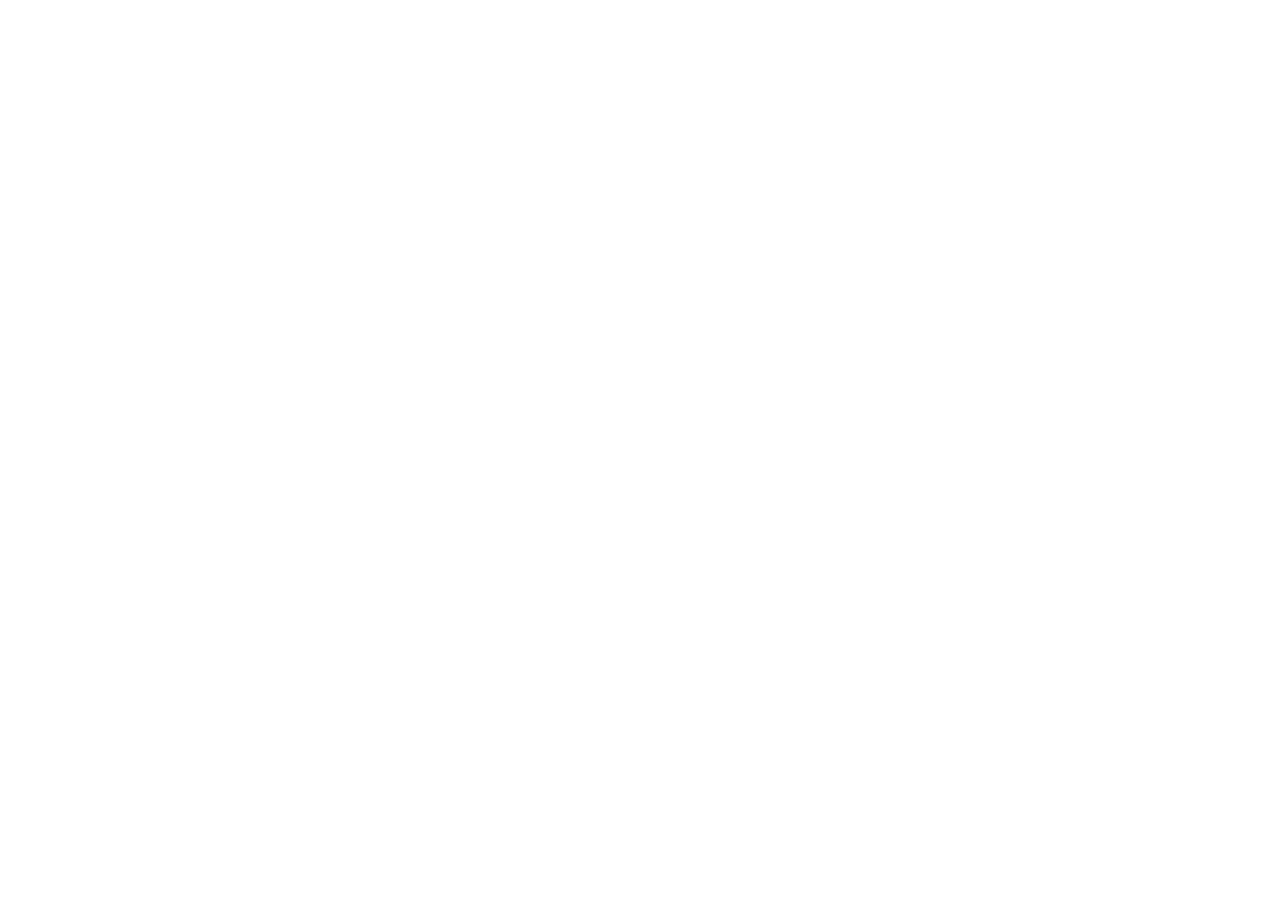
==== index.html @ cbdd97aa "Initial commit" ====
<!DOCTYPE html>
<html lang="ru">
  <head>
    <meta charset="UTF-8" />
    <meta http-equiv="X-UA-Compatible" content="IE=edge" />
    <meta name="viewport" content="width=device-width, initial-scale=1.0" />
    <title>Оно тебе надо — аукцион вещей, в которые никто не верил</title>
  </head>
  <body></body>
</html>
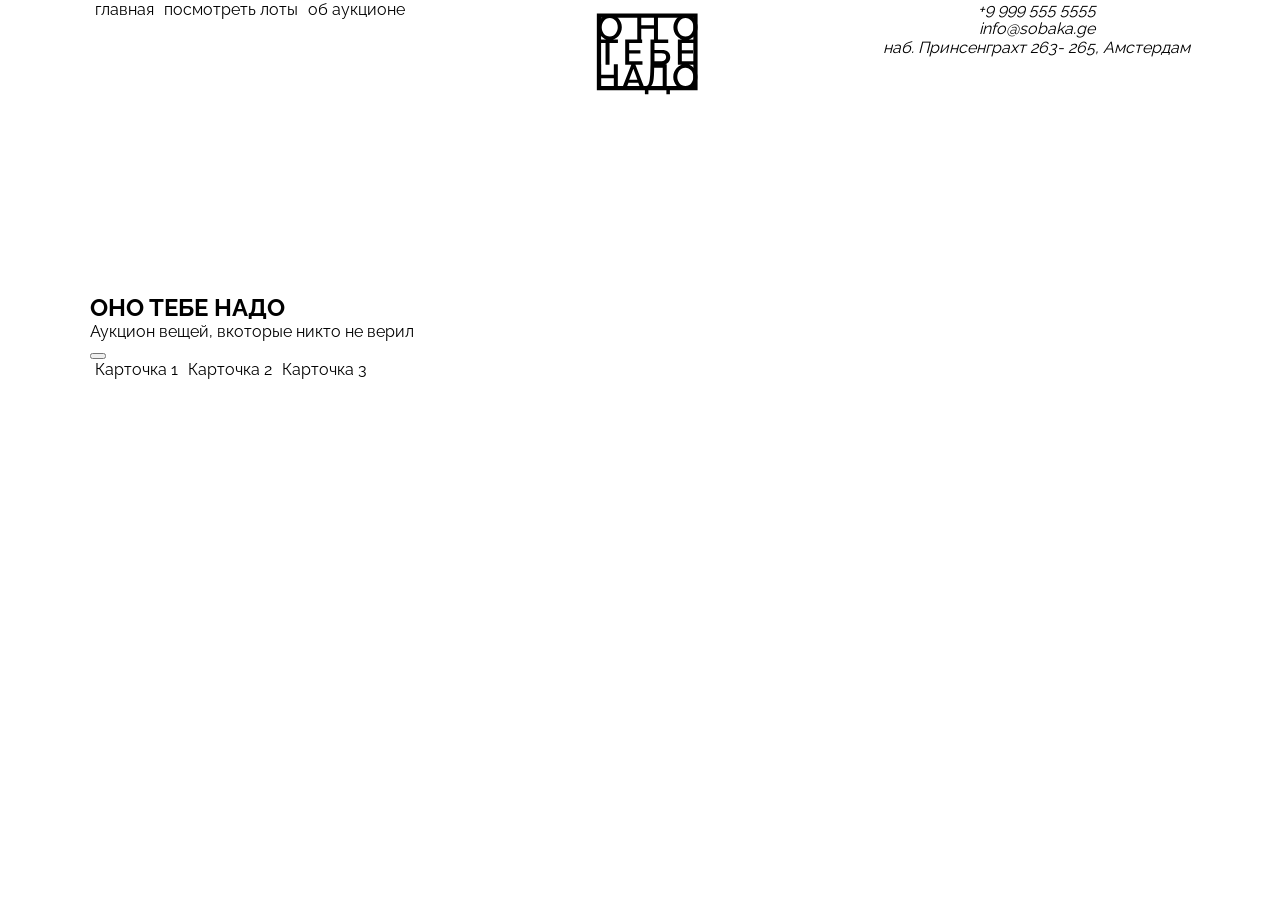
==== commit 94acae18: "Работа со структурой" ====
--- a/index.html
+++ b/index.html
@@ -4,7 +4,54 @@
     <meta charset="UTF-8" />
     <meta http-equiv="X-UA-Compatible" content="IE=edge" />
     <meta name="viewport" content="width=device-width, initial-scale=1.0" />
+    <link rel="stylesheet" href="/fonts/fonts.css">
+    <link rel="stylesheet" href="/styles/global.css">
+    <link rel="stylesheet" href="/styles/style.css">
     <title>Оно тебе надо — аукцион вещей, в которые никто не верил</title>
   </head>
-  <body></body>
+  <body>
+    <header class="header">
+      <nav class="nav">
+        <ul>
+          <li>главная</li>
+          <li>посмотреть лоты</li>
+          <li>об аукционе</li>          
+        </ul>
+      </nav>
+      <img src="/images/logo-black.svg" alt="Логотип сайта">
+      <address class="contacts">
+        <span>+9 999 555 5555</span>
+        <span>info@sobaka.ge</span>
+        <span>наб. Принсенграхт 263- 265, Амстердам</span>
+      </address>
+    </header>
+
+    <main>
+      <section class="cover">
+        <h1>
+          ОНО ТЕБЕ НАДО
+        </h1>
+        <div class="description">
+          <div>Аукцион вещей, вкоторые никто не верил</div>
+          <button>
+        </div>
+      </section>
+      
+      <section class="lots">
+        <h1></h1>
+        <ul>
+          <li>Карточка 1</li>
+          <li>Карточка 2</li>
+          <li>Карточка 3</li>
+        </ul>
+      </section>
+
+      <section class="about">
+        <div></div>
+        <div></div>
+      </section>
+    </main>
+
+    <footer></footer>
+  </body>
 </html>
--- a/fonts/fonts.css
+++ b/fonts/fonts.css
@@ -0,0 +1,17 @@
+@font-face {
+  font-family: Raleway;
+  src:
+    url(./Raleway-Regular.woff2) format('woff2'),
+    url(./Raleway-Regular.woff) format('woff');
+  font-weight: normal;
+  font-display: swap;
+}
+
+@font-face {
+  font-family: Raleway;
+  src:
+    url(./Raleway-Bold.woff2) format('woff2'),
+    url(./Raleway-Bold.woff) format('woff');
+  font-weight: bold;
+  font-display: swap;
+}
--- a/styles/global.css
+++ b/styles/global.css
@@ -0,0 +1,38 @@
+*,
+*::before,
+*::after {
+  box-sizing: border-box;
+}
+
+body {
+  width: 1100px;
+  margin: 0 auto;
+  font-family: Raleway, sans-serif;
+}
+
+h1,
+h2,
+h3,
+h4,
+h5,
+h6,
+p,
+ul,
+ol,
+li,
+blockquote {
+  margin: 0;
+  padding: 0;
+}
+
+a {
+  color: inherit;
+}
+
+img {
+  width: 100%;
+}
+
+button {
+  font: inherit;
+}
--- a/styles/style.css
+++ b/styles/style.css
@@ -0,0 +1,30 @@
+.header {
+  display: flex;
+  flex-direction: row;
+  justify-content: space-between;
+  height: 293px;
+}
+
+ul {
+  display: flex;
+  align-items: center;
+}
+
+li {
+  list-style-type: none;
+  margin: 0 5px;
+
+}
+
+.header img {
+  height: 108px;
+  width: 105px;
+}
+
+.contacts {
+  display: flex;
+  flex-direction: column;
+  align-items: center;
+  df
+}
+
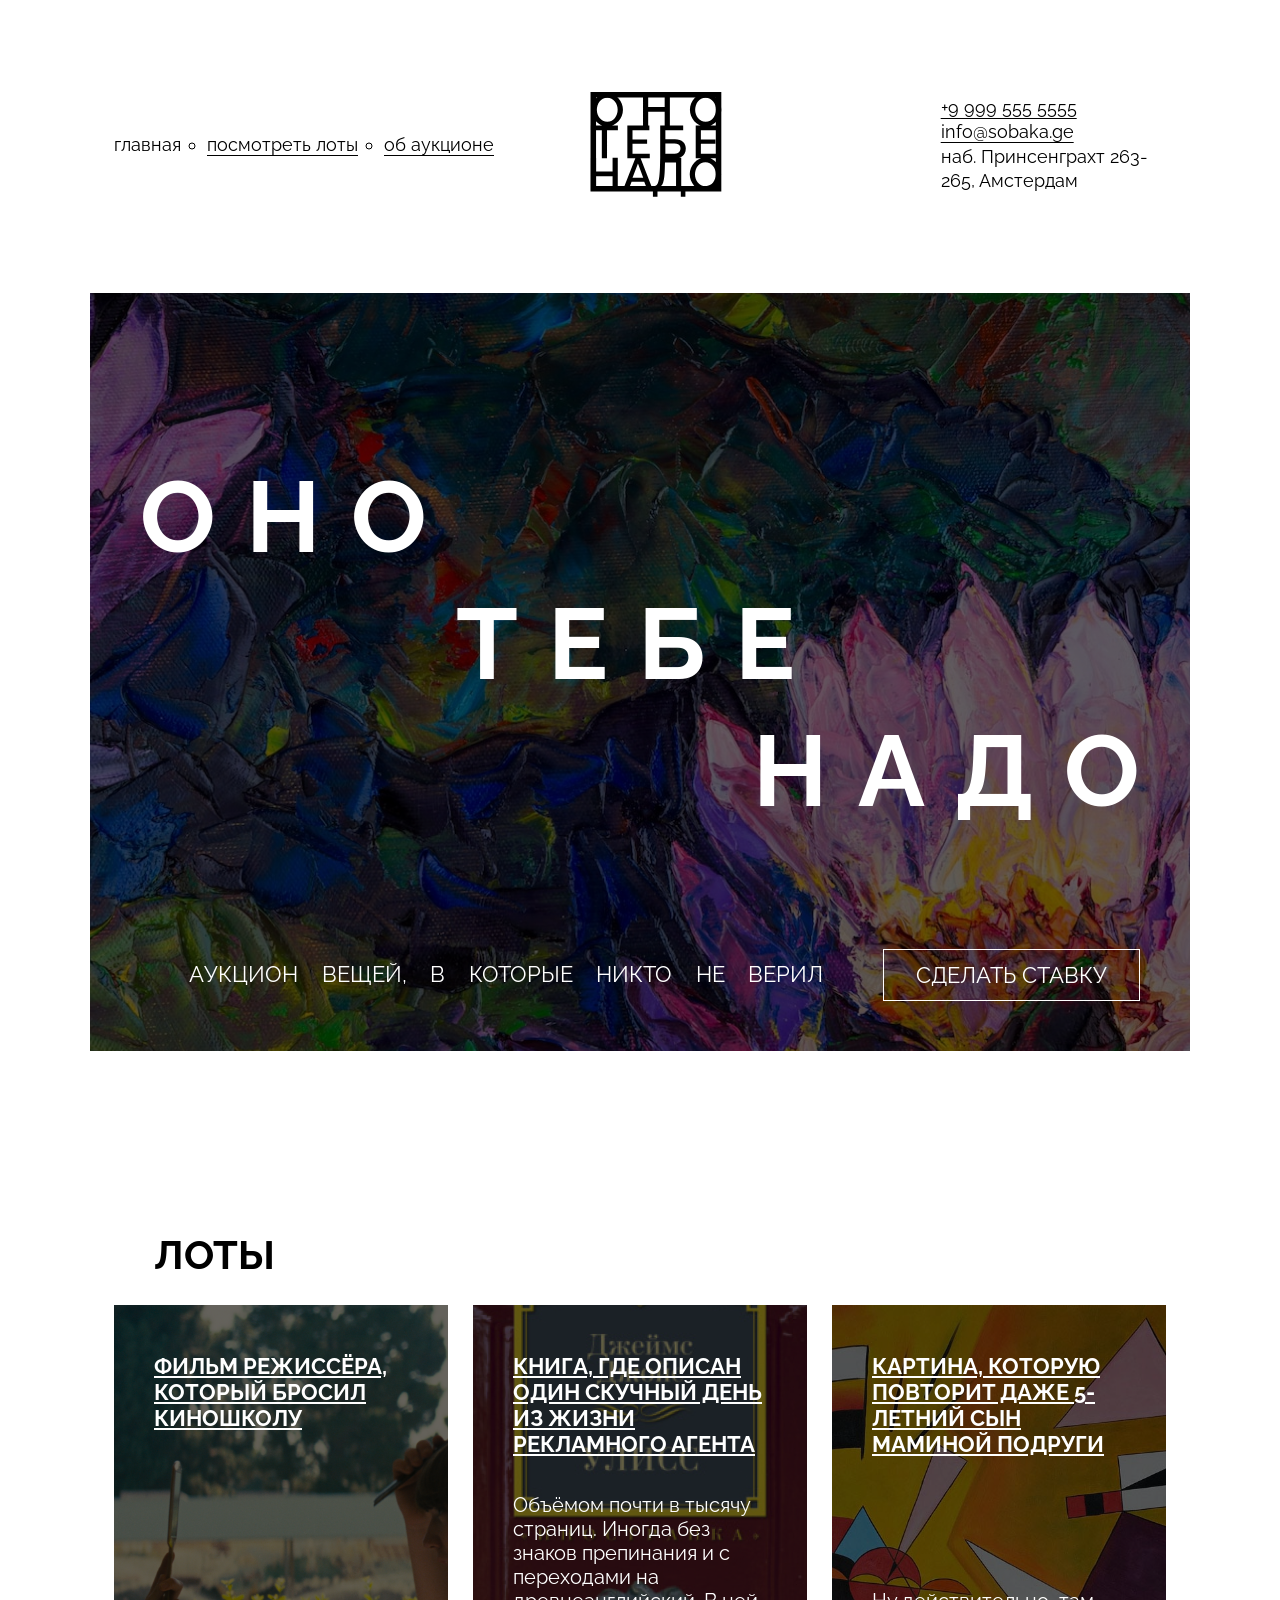
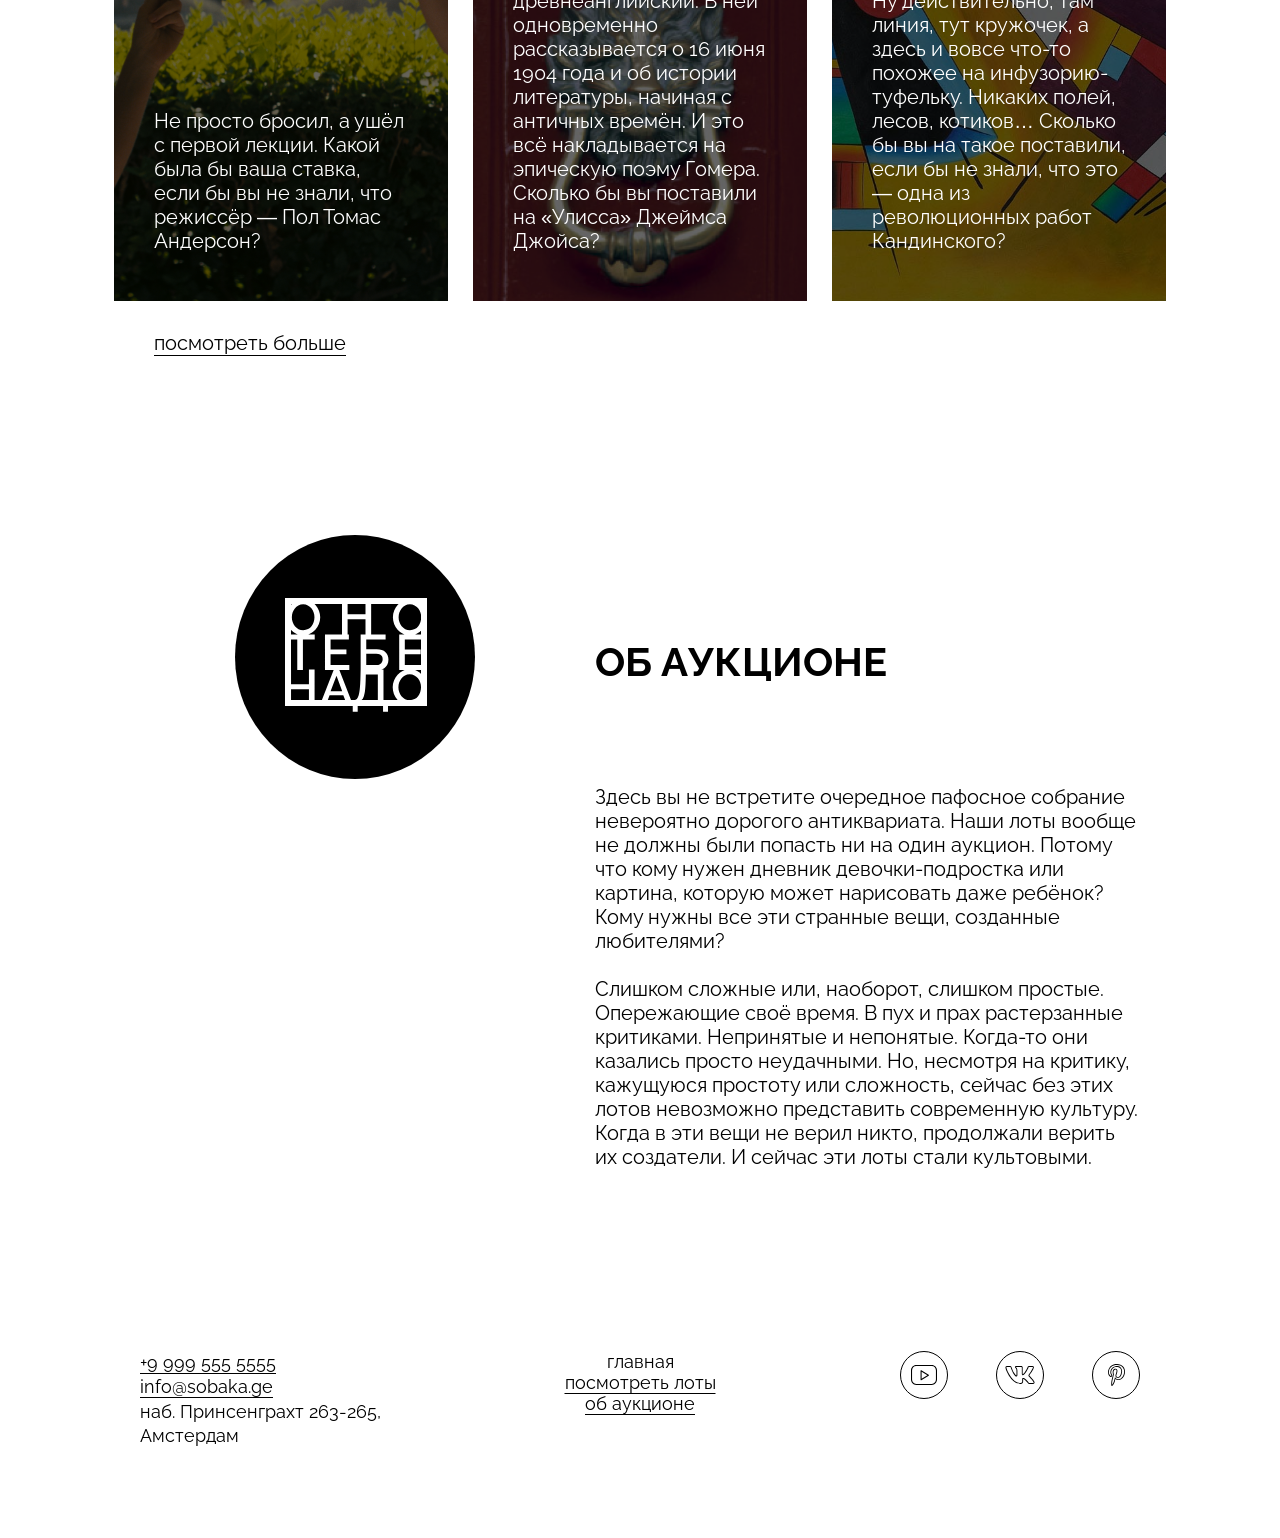
==== commit a3366796: "Создание базовой структуры (2)" ====
--- a/index.html
+++ b/index.html
@@ -4,54 +4,190 @@
     <meta charset="UTF-8" />
     <meta http-equiv="X-UA-Compatible" content="IE=edge" />
     <meta name="viewport" content="width=device-width, initial-scale=1.0" />
-    <link rel="stylesheet" href="/fonts/fonts.css">
-    <link rel="stylesheet" href="/styles/global.css">
-    <link rel="stylesheet" href="/styles/style.css">
+    <link rel="stylesheet" href="./fonts/fonts.css">
+    <link rel="stylesheet" href="./styles/global.css">
+    <link rel="stylesheet" href="./styles/style.css">
     <title>Оно тебе надо — аукцион вещей, в которые никто не верил</title>
   </head>
+
   <body>
+    <!-- ШАПКА -->
     <header class="header">
-      <nav class="nav">
-        <ul>
-          <li>главная</li>
-          <li>посмотреть лоты</li>
-          <li>об аукционе</li>          
+
+
+
+      <nav class="header_menu">
+        <ul class="header_links_list">
+          <li class="header_links_list_item no_bullit">
+            <a href="0#" class="header_link link_active">главная</a>
+          </li>
+          <li class="header_links_list_item">
+            <a href="0#" class="header_link">посмотреть лоты</a>
+          </li>
+          <li class="header_links_list_item">
+            <a href="0#" class="header_link">об аукционе</a>
+          </li>
         </ul>
       </nav>
-      <img src="/images/logo-black.svg" alt="Логотип сайта">
-      <address class="contacts">
-        <span>+9 999 555 5555</span>
-        <span>info@sobaka.ge</span>
-        <span>наб. Принсенграхт 263- 265, Амстердам</span>
+      <a href="0#" class="header_logo">
+        <img src="./images/logo-black.svg" alt="Логотип сайта «Оно тебе надо»" class="header_logo_image">
+      </a>
+      <address class="address header_address">
+        <a href="tel:+99995555555">+9 999 555 5555</a>
+        <a href="mailto:info@sobaka.ge">info@sobaka.ge</a>
+        <p>наб. Принсенграхт 263-265, Амстердам</p>
       </address>
     </header>
+  
+    
 
     <main>
+      <!-- ГЛАВНАЯ -->
       <section class="cover">
-        <h1>
-          ОНО ТЕБЕ НАДО
-        </h1>
-        <div class="description">
-          <div>Аукцион вещей, вкоторые никто не верил</div>
-          <button>
+        <div class="overlay">
+          <h1 class="cover_title">
+            <span class="aligned_text alidning_left">О<span class="letter_spacing">н</span>о</span>
+            <span class="aligned_text alidning_center">те<span class="letter_spacing">б</span>е</span>
+            <span class="aligned_text alidning_right"><span class="letter_spacing">н</span>ад<span class="no_spacing">о</span>
+            </span>
+          </h1>
+          <div class="cover_description">
+            <p class="cover_description_text">
+              Аукцион вещей, в которые никто не верил
+            </p>
+            <button class="bid_button">
+              Cделать ставку
+            </button>
+          </div>
         </div>
       </section>
-      
+  
+
+
+      <!-- ЛОТЫ -->
       <section class="lots">
-        <h1></h1>
-        <ul>
-          <li>Карточка 1</li>
-          <li>Карточка 2</li>
-          <li>Карточка 3</li>
+        <h2 class="lots_heading">
+          Лоты
+        </h2>
+
+        <ul class="lots_card_list">
+          <li class="lots_card_list_item">
+            <a href="0#" class="card_link">
+              <article class="card card_film">
+                <div class="overlay">
+                  <h3 class="card_title">
+                    Фильм режиссёра, который бросил киношколу
+                  </h3>
+                  <p class="card_text">
+                    Не просто бросил, а ушёл с первой лекции. Какой была бы ваша ставка,
+                    если бы вы не знали, что режиссёр — Пол Томас Андерсон?
+                  </p>
+                </div>
+              </article>
+            </a>
+          </li>
+          <li class="lots_card_list_item">
+            <a href="0#" class="card_link">
+              <article class="card card_book">
+                <div class="overlay">
+                  <h3 class="card_title">
+                    Книга, где описан один скучный день из жизни рекламного агента
+                  </h3>
+                  <p class="card_text">
+                    Объёмом почти в тысячу страниц. Иногда без знаков препинания и с переходами
+                    на древнеанглийский. В ней одновременно рассказывается о 16 июня 1904 года и об истории литературы,
+                    начиная с античных времён. И это всё накладывается на эпическую поэму Гомера.
+                    Сколько бы вы поставили на «Улисса» Джеймса Джойса?
+                  </p>
+                </div>
+              </article>
+            </a>
+          </li>
+          <li class="lots_card_list_item">
+            <a href="0#" class="card_link">
+              <article class="card card_picture">
+                <div class="overlay">
+                  <h3 class="card_title">
+                    Картина, которую повторит даже 5-летний сын маминой подруги
+                  </h3>
+                  <p class="card_text">
+                    Ну действительно, там линия, тут кружочек, а здесь и вовсе что-то похожее
+                    на инфузорию-туфельку. Никаких полей, лесов, котиков… Сколько бы вы на такое поставили,
+                    если бы не знали, что это — одна из революционных работ Кандинского?
+                  </p>
+                </div>
+              </article>
+            </a>
+          </li>
         </ul>
+        <a href="0#" class="lots_more">Посмотреть больше</a>
       </section>
+  
 
+
+      <!-- ОБ АУКЦИОНЕ -->
       <section class="about">
-        <div></div>
-        <div></div>
+        <div class="about_column">
+          <div class="about_logo">
+            <img src="./images/logo-white.svg" alt="Логотип сайта «Оно тебе надо»" class="about_logo_image">
+          </div>
+        </div>
+        <div class="about_column">
+          <h2 class="about_title">Об аукционе</h2>
+          <div class="about_text">
+            <p>
+              Здесь вы не встретите очередное пафосное собрание невероятно дорогого антиквариата. Наши лоты вообще не должны были попасть ни на один аукцион. Потому что кому нужен дневник девочки-подростка или картина, которую может нарисовать даже ребёнок? Кому нужны все эти странные вещи, созданные любителями?
+            </p>
+            <p>
+              Слишком сложные или, наоборот, слишком простые. Опережающие своё время. В пух и прах растерзанные критиками. Непринятые и непонятые. Когда-то они казались просто неудачными. Но, несмотря на критику, кажущуюся простоту или сложность, сейчас без этих лотов невозможно представить современную культуру. Когда в эти вещи не верил никто, продолжали верить их создатели. И сейчас эти лоты стали культовыми.
+            </p>
+          </div>
+        </div>
       </section>
     </main>
+  
 
-    <footer></footer>
+
+    <!-- ПОДВАЛ -->
+    <footer class="footer">
+      <address class="address footer_address">
+        <a href="tel:+99995555555">+9 999 555 5555</a>
+        <a href="mailto:info@sobaka.ge">info@sobaka.ge</a>
+        <p>наб. Принсенграхт 263-265, Амстердам</p>
+      </address>
+      <nav class="footer_menu">
+        <ul class="footer_menu_list">
+          <li class="footer_menu_list_item">
+            <a href="0#" class="footer_menu_link footer_menu_link_active">главная</a>
+          </li>
+          <li class="footer_links_list_item">
+            <a href="0#" class="footer_menu_link">посмотреть лоты</a>
+          </li>
+          <li class="footer_links_list_item">
+            <a href="0#" class="footer_menu_link">об аукционе</a>
+          </li>
+        </ul>
+      </nav>
+      <ul class="footer_social_list">
+        <li class="footer_social_list_item">
+          <a href="0#" target="_blank" class="footer_social_link">
+            <img src="./images/yt.svg" alt="Youtube" class="footer_social_icon">
+          </a>
+        </li>
+        <li class="footer_social_list_item">
+          <a href="0#" target="_blank" class="footer_social_icon">
+            <img src="./images/vk.svg" alt="Вконтакте" class="footer_social_icon">
+          </a>
+        </li>
+        <li class="footer_social_list_item">
+          <a href="0#" target="_blank" class="footer_social_link">
+            <img src="./images/pinterest.svg" alt="Pinterest" class="footer_social_icon">
+          </a>
+        </li>
+      </ul>
+    </footer>
+
+
+
   </body>
 </html>
--- a/styles/style.css
+++ b/styles/style.css
@@ -1,30 +1,323 @@
+/* === Шапка === */
 .header {
   display: flex;
-  flex-direction: row;
+  flex-wrap: wrap;
   justify-content: space-between;
-  height: 293px;
-}
-
-ul {
-  display: flex;
   align-items: center;
-}
-
-li {
-  list-style-type: none;
-  margin: 0 5px;
-
-}
-
-.header img {
-  height: 108px;
-  width: 105px;
-}
-
-.contacts {
+  font-size: 18px;
+  font-weight: 400;
+  padding: 92px 24px 96px;
+}
+
+.header_menu {
+  flex: 0 0 auto;
+  /* width: 33.3%; */
+}
+
+.header_link {
+  text-underline-position: under;
+}
+
+.header_links_list {
+  display: flex;
+  gap: 26px;
+}
+
+.header_links_list_item {
+  border-bottom: black;
+  list-style: circle;
+}
+
+.no_bullit {
+  list-style: none;
+}
+
+.link_active {
+  text-decoration: none;
+}
+
+.header_logo {
+  flex: 0 0 auto;
+  width: 148px;
+  height: 105px;
+}
+
+.header_logo_image {
+  width: inherit;
+  height: inherit;
+}
+
+.header_address {
+  padding-left: 125px;
+}
+
+
+
+/* === Адрес === */
+.address {
+  flex: 0 0 auto;
+  width: 33.3%;
+  line-height: 135%;
+  font-style: normal;
+  text-underline-position: under;
+}
+
+
+
+/* === Обложка === */
+.cover {
+  background: url("../images/cover.jpg") center/cover;
+  color: #fff;
+}
+
+.cover_title {
+  font-size: 100px;
+  font-weight: 700;
+  letter-spacing: 0.3em;
+  text-transform: uppercase;
   display: flex;
   flex-direction: column;
+  gap: 10px;
+}
+
+.cover_description {
+  margin-top: 120px;
+  display: flex;
+  justify-content: end;
   align-items: center;
-  df
-}
-
+}
+
+.cover_description_text {
+  font-size: 22px;
+  font-weight: 400;
+  line-height: 127.273%;
+  text-align: end;
+  word-spacing: 17.5px;
+  text-transform: uppercase;
+  margin-right: 6%;
+}
+
+.overlay {
+  height: inherit;
+  padding: 165px 50px 50px;
+  background-color: rgba(0, 0, 0, 0.6);
+}
+
+/* Выравнивание */
+.alidning_left {
+  text-align: left;
+}
+
+.alidning_center {
+  width: 100%;
+  max-width: 1310px;
+  text-align: center;
+}
+
+.alidning_right {
+  text-align: right;
+}
+
+.letter_spacing{
+  letter-spacing: 30%;
+}
+
+.no_spacing {
+  letter-spacing: 0;
+}
+
+/* Кнопка */
+.bid_button {
+  font-size: 22px;
+  font-weight: 400;
+  text-transform: uppercase;
+  background: none;
+  border: 1px solid white;
+  border-radius: 0;
+  color: white;
+  padding: 12px 32px;
+}
+
+
+
+/* === Лоты === */
+.lots {
+  padding: 180px 24px;
+}
+
+.lots_heading {
+  font-size: 40px;
+  font-weight: 700;
+  margin: 0 0 27px 40px;
+  text-transform: uppercase;
+}
+
+.lots_card_list {
+  display: flex;
+  flex-wrap: nowrap;
+  width: 334px;
+  gap: 25px;
+  list-style: none;
+  margin-bottom: 30px;
+}
+
+.lots_card_list_item {
+  flex: 1 0 0%;
+  min-height: 596px;
+  min-width: 334px;
+}
+
+.lots_card_list_item:first-child {
+  width: 33.3%;
+}
+
+.lots_card_list_item:last-child {
+  width: 33.3%;
+}
+
+.lots_more {
+  text-decoration: none;
+  text-transform: lowercase;
+  margin-left: 40px;
+  font-size: 20px;
+  font-weight: 400;
+  border-bottom: 1px solid #000;
+}
+
+
+
+/* === Карточки === */
+.card {
+  height: inherit;
+  color: white;
+}
+
+.card_film {
+  background: url(../images/card-lot-01.jpg);
+  background-position: center;
+  background-size: cover;
+}
+
+.card_book {
+  background: url(../images/card-lot-02.jpg);
+  background-position: center;
+  background-size: cover;
+}
+
+.card_picture {
+  background: url(../images/card-lot-03.jpg);
+  background-position: center;
+  background-size: cover;
+}
+
+.card_link {
+  height: 100%;
+  text-decoration: none;
+}
+
+.card .overlay {
+  display: flex;
+  flex-direction: column;
+  justify-content: space-between;
+  padding: 48px 40px;
+}
+
+.card_title {
+  font-size: 22px;
+  font-weight: 700;
+  text-transform: uppercase;
+  text-decoration: underline;
+}
+
+.card_text {
+  line-height: 120%;
+  font-size: 20px;
+  font-weight: 400;
+}
+
+
+
+/* === ОБ АУКЦИОНЕ === */
+.about {
+  display: flex;
+  gap: 25px;
+  padding: 0 50px 182px 50px;
+}
+
+.about_column:last-child {
+  margin-top: 103px;
+}
+
+.about_logo {
+  background-color: #000;
+  border-radius: 50%;
+  margin: 0 95px;
+  padding: 63px 46px;
+}
+
+.about_logo_image {
+  width: 148px;
+}
+
+.about_title {
+  text-transform: uppercase;
+  font-size: 40px;
+  font-weight: 700;
+}
+
+.about_text {
+  font-size: 20px;
+  font-weight: 400;
+  display: flex;
+  flex-direction: column;
+  gap: 24px;
+  margin-top: 100px;
+}
+
+
+/* === ПОДВАЛ === */
+.footer {
+  font-size: 18px;
+  font-weight: 400;
+  padding: 0 50px 90px;
+  display: flex;
+  justify-content: space-between;
+}
+
+.footer_address {
+  padding-right: 9%;
+}
+
+.footer_menu {
+  flex: 0 0 auto;
+  width: auto;
+  display: flex;
+  flex-direction: column;
+}
+
+.footer_menu_list {
+  list-style: none;
+  text-align: center;
+}
+
+.footer_menu_link {
+  text-underline-position: under;
+}
+
+.footer_menu_link_active {
+  text-decoration: none;
+}
+
+.footer_social_list {
+  flex: 0 0 auto;
+  width: 33.3%;
+  display: flex;
+  justify-content: end;
+  gap: 48px;
+  list-style: none;
+}
+
+.footer_social_icon {
+  width: 48px;
+  height: 48px;
+}
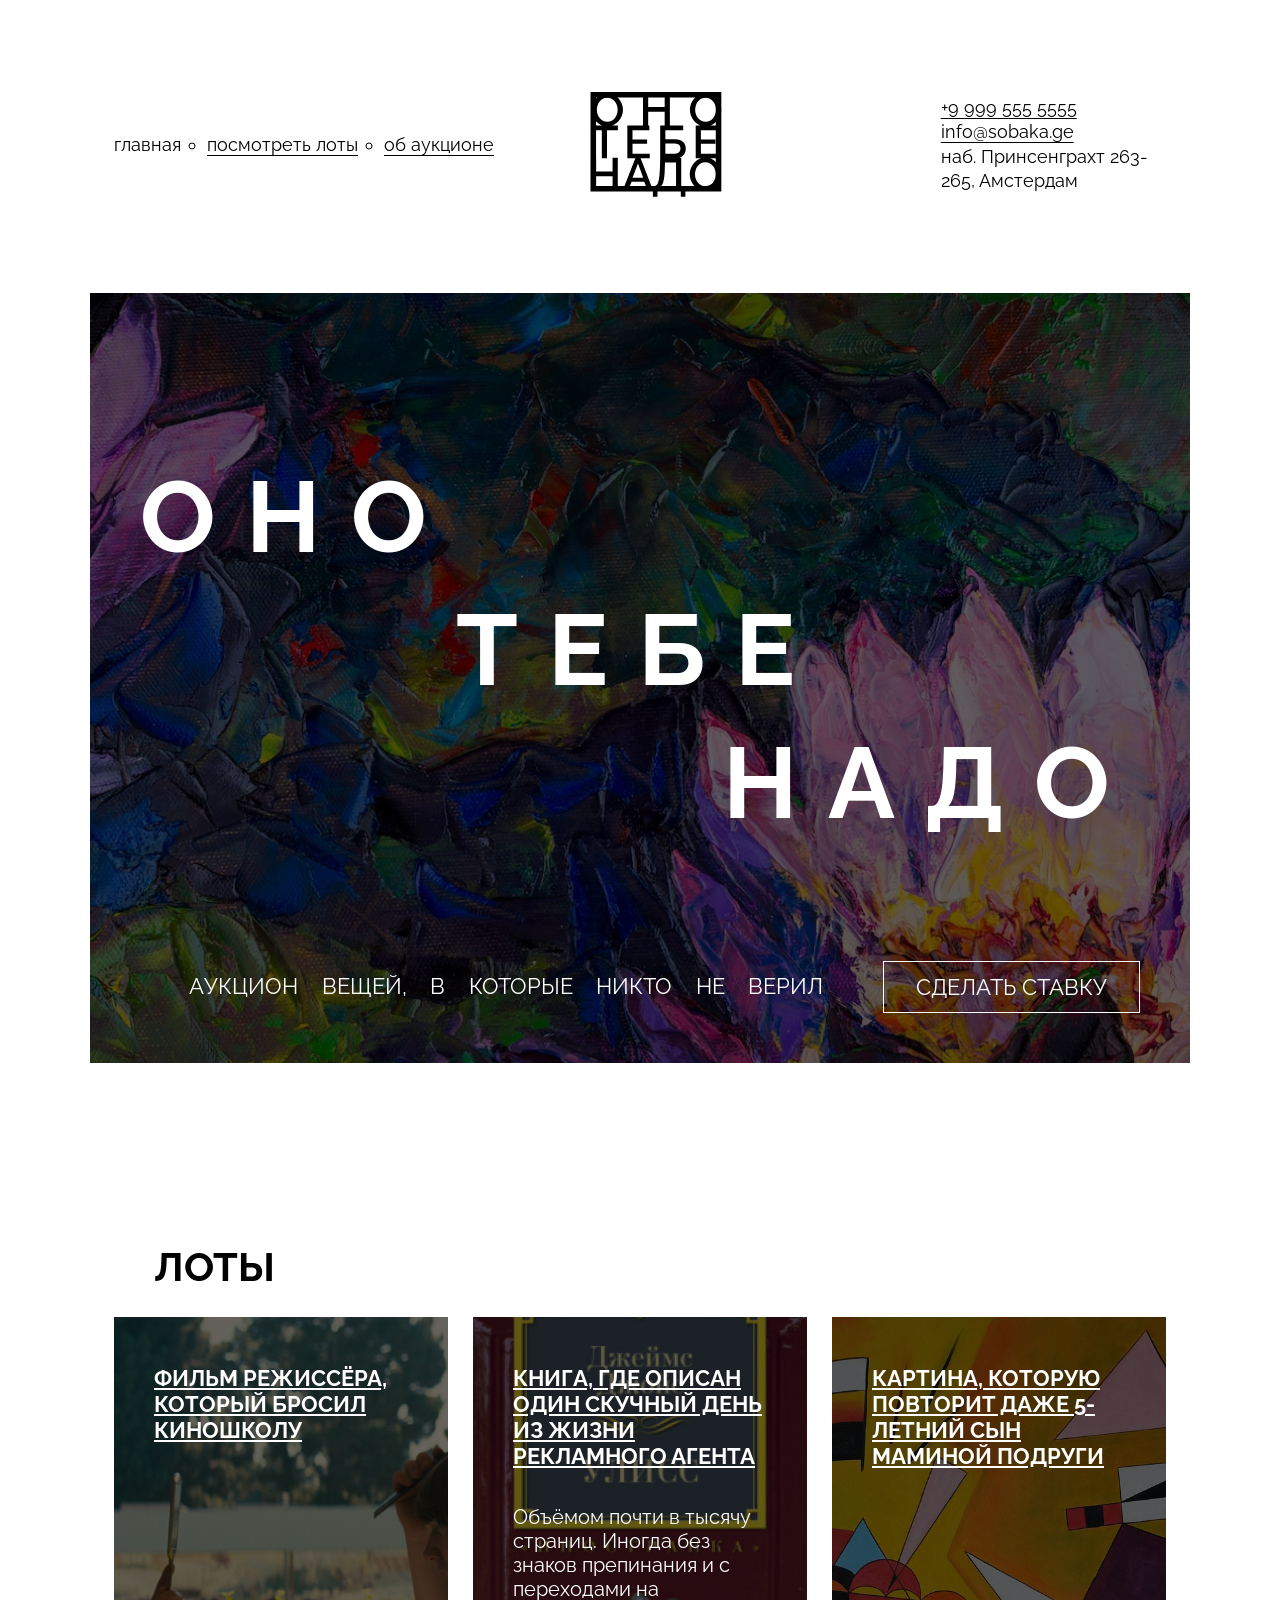
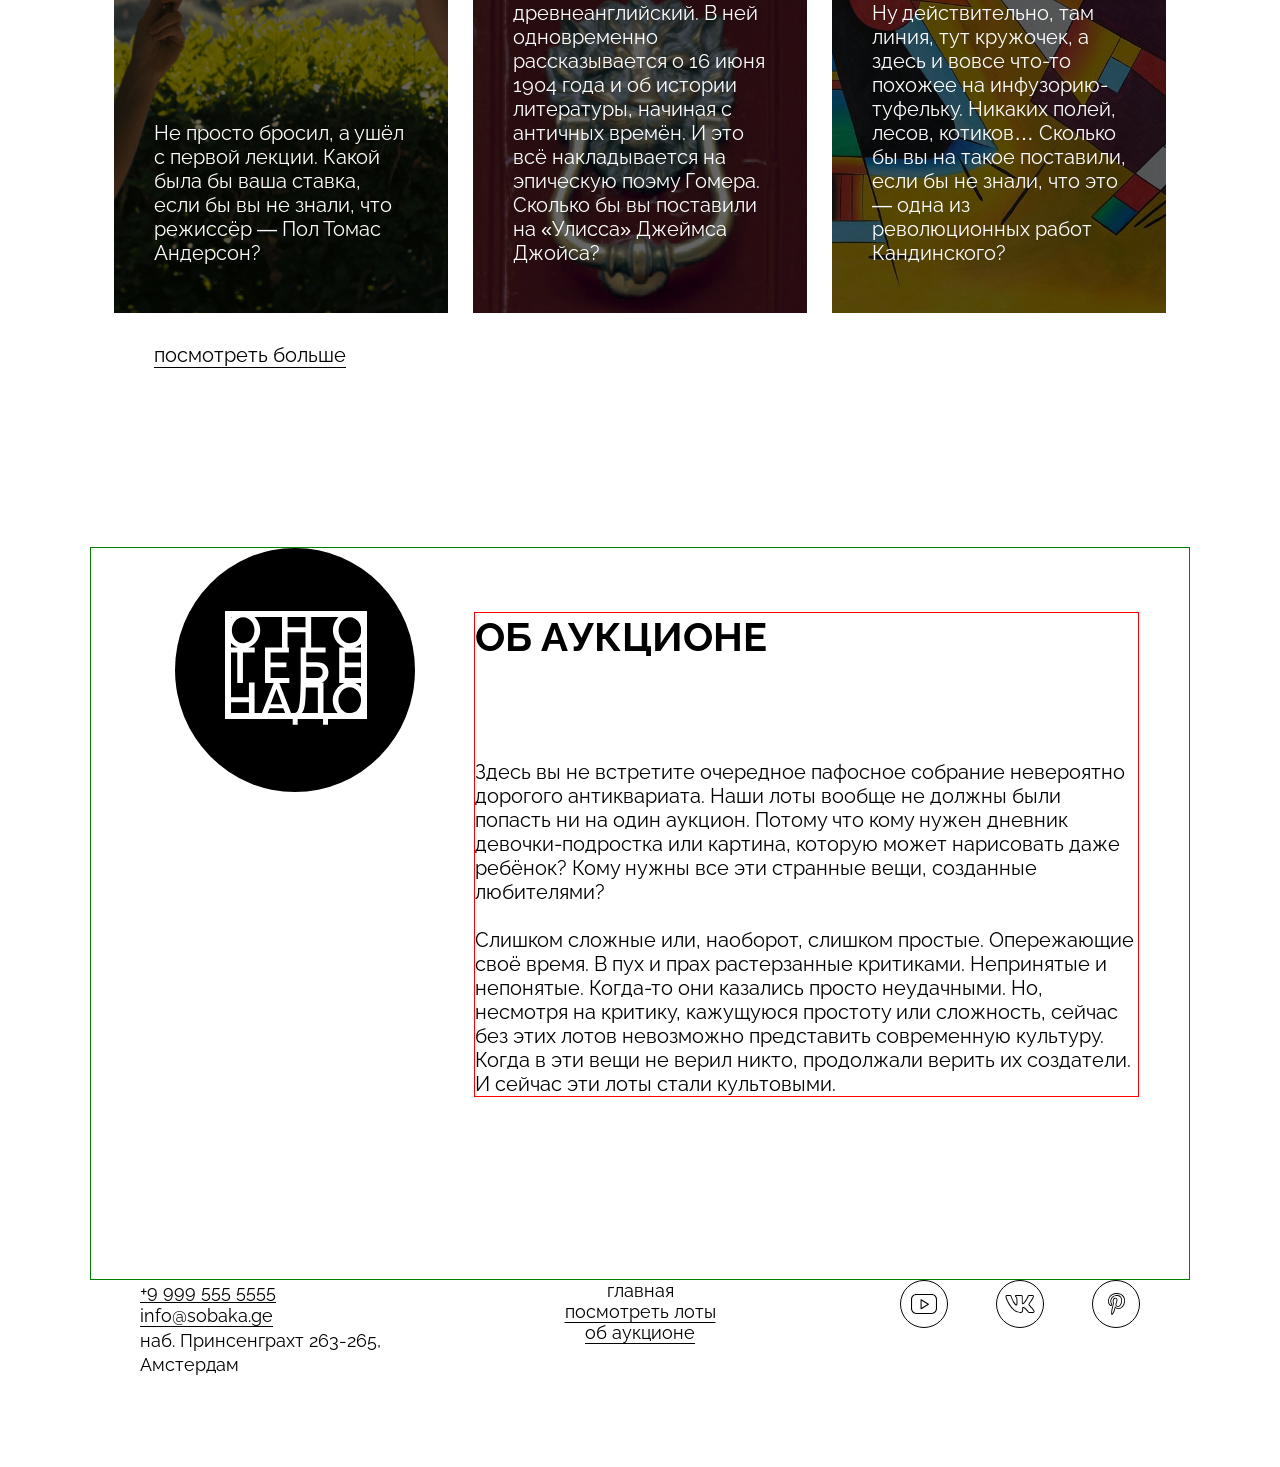
==== commit 866e87c4: "Корректировка" ====
--- a/index.html
+++ b/index.html
@@ -46,10 +46,14 @@
       <section class="cover">
         <div class="overlay">
           <h1 class="cover_title">
-            <span class="aligned_text alidning_left">О<span class="letter_spacing">н</span>о</span>
+            <!-- <span class="aligned_text alidning_left">О<span class="letter_spacing">н</span>о</span>
             <span class="aligned_text alidning_center">те<span class="letter_spacing">б</span>е</span>
             <span class="aligned_text alidning_right"><span class="letter_spacing">н</span>ад<span class="no_spacing">о</span>
-            </span>
+            </span> -->
+
+            <span class="ono">ОНО</span>
+            <span class="tebe">ТЕБЕ</span>
+            <span class="nado">НАДО</span>
           </h1>
           <div class="cover_description">
             <p class="cover_description_text">
--- a/styles/style.css
+++ b/styles/style.css
@@ -77,7 +77,20 @@
   text-transform: uppercase;
   display: flex;
   flex-direction: column;
-  gap: 10px;
+  gap: 16px;
+}
+
+.ono {
+
+}
+
+.tebe {
+  /* align-items: stretch; */
+  text-align: center;
+}
+
+.nado {
+  text-align: end;
 }
 
 .cover_description {
@@ -104,7 +117,7 @@
 }
 
 /* Выравнивание */
-.alidning_left {
+/* .alidning_left {
   text-align: left;
 }
 
@@ -118,13 +131,18 @@
   text-align: right;
 }
 
-.letter_spacing{
-  letter-spacing: 30%;
+.letter_spacing {
+  letter-spacing: 0,3rem;
 }
 
 .no_spacing {
   letter-spacing: 0;
-}
+} */
+
+
+
+
+
 
 /* Кнопка */
 .bid_button {
@@ -237,27 +255,42 @@
 
 
 
-/* === ОБ АУКЦИОНЕ === */
+/* -- ОБ АУКЦИОНЕ -- */
 .about {
   display: flex;
   gap: 25px;
   padding: 0 50px 182px 50px;
-}
-
+  border: green solid 1px;
+}
+
+/* .about_column:last-child {
+  margin-top: 67px;
+} */
 .about_column:last-child {
-  margin-top: 103px;
-}
-
-.about_logo {
+  border: red solid 1px;
+  margin-top: 64px;
+}
+
+
+.about_logo {  
   background-color: #000;
   border-radius: 50%;
-  margin: 0 95px;
+  margin: 0 34px;
   padding: 63px 46px;
 }
 
 .about_logo_image {
   width: 148px;
 }
+
+
+
+
+
+
+
+
+
 
 .about_title {
   text-transform: uppercase;
